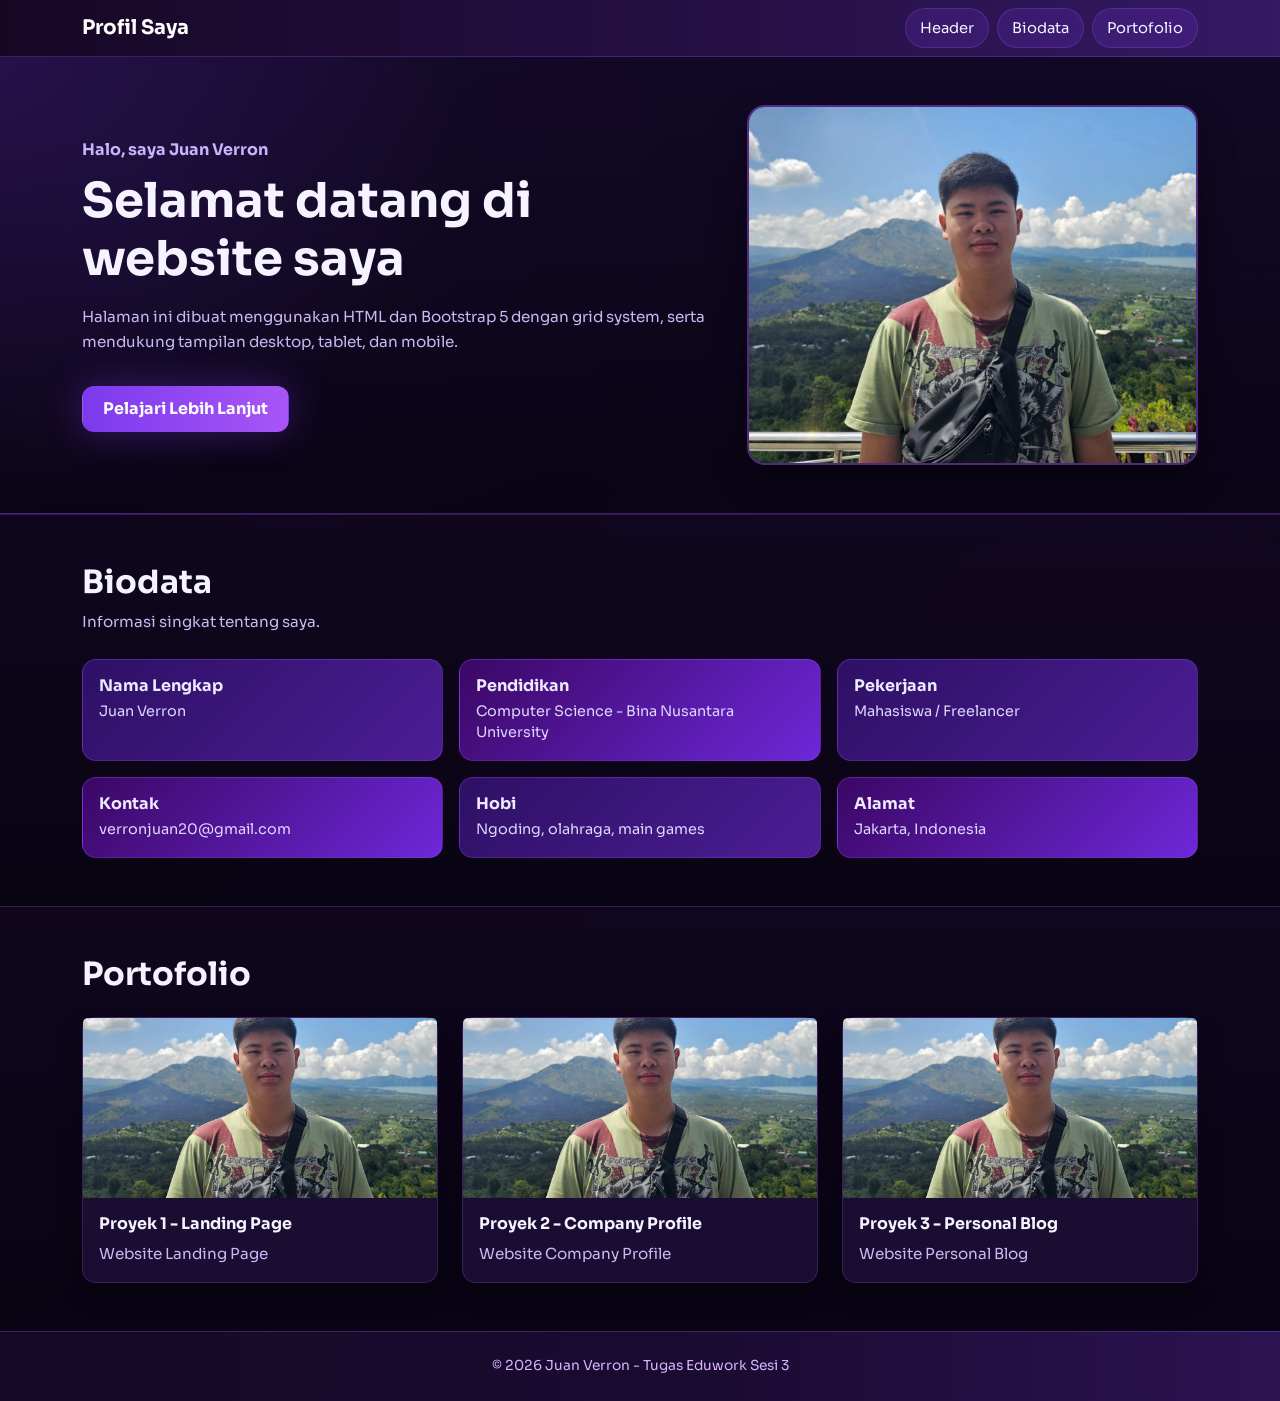
==== TUGAS_SESI3/index.html @ dfc0ce44 "Sesi 3: Migrasi layout ke Bootstrap 5" ====
<!DOCTYPE html>
<html lang="id">
<head>
    <meta charset="UTF-8">
    <meta name="viewport" content="width=device-width, initial-scale=1.0">
    <title>Profil Saya - Tugas Sesi 3</title>

    <link href="https://cdn.jsdelivr.net/npm/bootstrap@5.3.0/dist/css/bootstrap.min.css" rel="stylesheet">

    <link href="https://fonts.googleapis.com/css2?family=Sora:wght@400;600;700;800&display=swap" rel="stylesheet">

    <link rel="stylesheet" href="style.css">
</head>
<body>

    <div class="page-bg"></div>

    <nav class="navbar navbar-expand-md navbar-dark sticky-top custom-navbar">
        <div class="container">
            <a class="navbar-brand fw-bold" href="#top">Profil Saya</a>

            <button class="navbar-toggler" type="button" data-bs-toggle="collapse" data-bs-target="#navMenu">
                <span class="navbar-toggler-icon"></span>
            </button>

            <div class="collapse navbar-collapse" id="navMenu">
                <ul class="navbar-nav ms-auto gap-2">
                    <li class="nav-item">
                        <a class="nav-link custom-nav-link" href="#hero">Header</a>
                    </li>
                    <li class="nav-item">
                        <a class="nav-link custom-nav-link" href="#biodata">Biodata</a>
                    </li>
                    <li class="nav-item">
                        <a class="nav-link custom-nav-link" href="#portofolio">Portofolio</a>
                    </li>
                </ul>
            </div>
        </div>
    </nav>

    <section id="hero" class="custom-hero py-5">
        <div class="container">
            <div class="row align-items-center g-4">
                <div class="col-12 col-md-7">
                    <p class="eyebrow">Halo, saya Juan Verron</p>
                    <h2 class="display-5 fw-bold mb-3">Selamat datang di website saya</h2>
                    <p class="text-muted-custom">
                        Halaman ini dibuat menggunakan HTML dan Bootstrap 5 dengan grid system,
                        serta mendukung tampilan desktop, tablet, dan mobile.
                    </p>
                    <a class="btn custom-btn mt-3" href="#biodata">Pelajari Lebih Lanjut</a>
                </div>
                <div class="col-12 col-md-5 text-center">
                    <img src="Assets/Foto-Juan.jpeg" alt="Foto profil Juan" class="img-fluid custom-hero-img">
                </div>
            </div>
        </div>
    </section>

    <section id="biodata" class="custom-section py-5">
        <div class="container">
            <h2 class="fw-bold mb-2">Biodata</h2>
            <p class="text-muted-custom mb-4">Informasi singkat tentang saya.</p>

            <div class="row g-3">
                <div class="col-12 col-sm-6 col-lg-4">
                    <div class="about-card h-100 p-3">
                        <h3 class="about-title">Nama Lengkap</h3>
                        <p>Juan Verron</p>
                    </div>
                </div>
                <div class="col-12 col-sm-6 col-lg-4">
                    <div class="about-card about-card-alt h-100 p-3">
                        <h3 class="about-title">Pendidikan</h3>
                        <p>Computer Science - Bina Nusantara University</p>
                    </div>
                </div>
                <div class="col-12 col-sm-6 col-lg-4">
                    <div class="about-card h-100 p-3">
                        <h3 class="about-title">Pekerjaan</h3>
                        <p>Mahasiswa / Freelancer</p>
                    </div>
                </div>
                <div class="col-12 col-sm-6 col-lg-4">
                    <div class="about-card about-card-alt h-100 p-3">
                        <h3 class="about-title">Kontak</h3>
                        <p>verronjuan20@gmail.com</p>
                    </div>
                </div>
                <div class="col-12 col-sm-6 col-lg-4">
                    <div class="about-card h-100 p-3">
                        <h3 class="about-title">Hobi</h3>
                        <p>Ngoding, olahraga, main games</p>
                    </div>
                </div>
                <div class="col-12 col-sm-6 col-lg-4">
                    <div class="about-card about-card-alt h-100 p-3">
                        <h3 class="about-title">Alamat</h3>
                        <p>Jakarta, Indonesia</p>
                    </div>
                </div>
            </div>
        </div>
    </section>

    <section id="portofolio" class="custom-section py-5">
        <div class="container">
            <h2 class="fw-bold mb-4">Portofolio</h2>

            <div class="row g-4">
                <div class="col-12 col-md-4">
                    <div class="card project-card h-100">
                        <img src="Assets/Foto-Juan.jpeg" class="card-img-top project-img" alt="Preview proyek 1">
                        <div class="card-body">
                            <h5 class="card-title">Proyek 1 - Landing Page</h5>
                            <p class="card-text text-muted-custom">Website Landing Page</p>
                        </div>
                    </div>
                </div>
                <div class="col-12 col-md-4">
                    <div class="card project-card h-100">
                        <img src="Assets/Foto-Juan.jpeg" class="card-img-top project-img" alt="Preview proyek 2">
                        <div class="card-body">
                            <h5 class="card-title">Proyek 2 - Company Profile</h5>
                            <p class="card-text text-muted-custom">Website Company Profile</p>
                        </div>
                    </div>
                </div>
                <div class="col-12 col-md-4">
                    <div class="card project-card h-100">
                        <img src="Assets/Foto-Juan.jpeg" class="card-img-top project-img" alt="Preview proyek 3">
                        <div class="card-body">
                            <h5 class="card-title">Proyek 3 - Personal Blog</h5>
                            <p class="card-text text-muted-custom">Website Personal Blog</p>
                        </div>
                    </div>
                </div>
            </div>
        </div>
    </section>

    <footer class="custom-footer text-center py-4">
        <p class="mb-0">&copy; 2026 Juan Verron - Tugas Eduwork Sesi 3</p>
    </footer>

    <script src="https://cdn.jsdelivr.net/npm/bootstrap@5.3.0/dist/js/bootstrap.bundle.min.js"></script>
</body>
</html>
---- TUGAS_SESI3/style.css ----
@import url("https://fonts.googleapis.com/css2?family=Sora:wght@400;600;700;800&display=swap");

:root {
    --bg-1: #05020d;
    --bg-2: #100424;
    --bg-3: #2c0a57;
    --surface: #120722;
    --surface-2: #1a0d31;
    --text: #f5f3ff;
    --muted: #c8b9f2;
    --accent: #7c3aed;
    --accent-2: #a855f7;
    --line: rgba(168, 85, 247, 0.28);
    --glow: 0 0 38px rgba(124, 58, 237, 0.35);
}

* {
    margin: 0;
    padding: 0;
    box-sizing: border-box;
}

body {
    font-family: "Sora", "Segoe UI", Tahoma, Geneva, Verdana, sans-serif;
    color: var(--text);
    min-height: 100vh;
    background: linear-gradient(145deg, var(--bg-1), var(--bg-2) 52%, var(--bg-3));
}

.page-bg {
    position: fixed;
    inset: 0;
    z-index: -1;
    background:
        radial-gradient(circle at 20% 15%, rgba(139, 92, 246, 0.35), transparent 36%),
        radial-gradient(circle at 82% 78%, rgba(76, 29, 149, 0.48), transparent 42%),
        linear-gradient(145deg, var(--bg-1), var(--bg-2) 52%, var(--bg-3));
}

.custom-navbar {
    background: linear-gradient(90deg, #160825, #261045 58%, #341963) !important;
    border-bottom: 1px solid var(--line);
}

.custom-nav-link {
    color: var(--text) !important;
    padding: 8px 14px !important;
    border-radius: 999px;
    background: rgba(124, 58, 237, 0.18);
    border: 1px solid rgba(168, 85, 247, 0.25);
    font-size: 0.92rem;
    transition: background 0.2s ease, transform 0.2s ease;
}

.custom-nav-link:hover {
    background: rgba(124, 58, 237, 0.38) !important;
    transform: translateY(-2px);
    box-shadow: var(--glow);
}

.custom-hero {
    background:
        radial-gradient(circle at 0% 0%, rgba(124, 58, 237, 0.18), transparent 34%),
        linear-gradient(180deg, rgba(19, 9, 39, 0.95), rgba(10, 5, 20, 0.95));
    border-bottom: 1px solid var(--line);
}

.eyebrow {
    color: #c4b5fd;
    font-weight: 700;
    margin-bottom: 10px;
}

.text-muted-custom {
    color: var(--muted) !important;
    font-size: 0.95rem;
    line-height: 1.65;
}

.custom-btn {
    color: #fff;
    font-weight: 700;
    padding: 10px 20px;
    border-radius: 12px;
    background: linear-gradient(90deg, var(--accent), var(--accent-2));
    box-shadow: var(--glow);
    text-decoration: none;
    transition: opacity 0.2s ease;
}

.custom-btn:hover {
    opacity: 0.85;
    color: #fff;
}

.custom-hero-img {
    border-radius: 18px;
    border: 2px solid rgba(168, 85, 247, 0.45);
    box-shadow: 0 14px 34px rgba(0, 0, 0, 0.45);
    max-height: 360px;
    object-fit: cover;
    width: 100%;
}

.custom-section {
    background: linear-gradient(180deg, rgba(16, 7, 31, 0.98), rgba(9, 4, 18, 0.98));
    border-top: 1px solid var(--line);
}

.about-card {
    border-radius: 14px;
    color: #ede9fe;
    background: linear-gradient(135deg, #2e1065, #4c1d95);
    border: 1px solid rgba(168, 85, 247, 0.28);
}

.about-card-alt {
    background: linear-gradient(135deg, #3b0764, #6d28d9);
}

.about-title {
    font-size: 1rem;
    font-weight: 700;
    margin-bottom: 6px;
}

.about-card p {
    font-size: 0.9rem;
    color: #ddd6fe;
    margin: 0;
}

.project-card {
    border-radius: 14px;
    background: var(--surface-2);
    border: 1px solid rgba(168, 85, 247, 0.24) !important;
    box-shadow: 0 8px 25px rgba(0, 0, 0, 0.38);
    color: var(--text);
}

.project-img {
    height: 180px;
    object-fit: cover;
}

.project-card .card-title {
    color: #f5f3ff;
    font-size: 1rem;
    font-weight: 700;
}


.custom-footer {
    background: linear-gradient(90deg, #140926, #1a0b31 55%, #2c1352);
    border-top: 1px solid var(--line);
    color: #d8b4fe;
    font-size: 0.86rem;
}
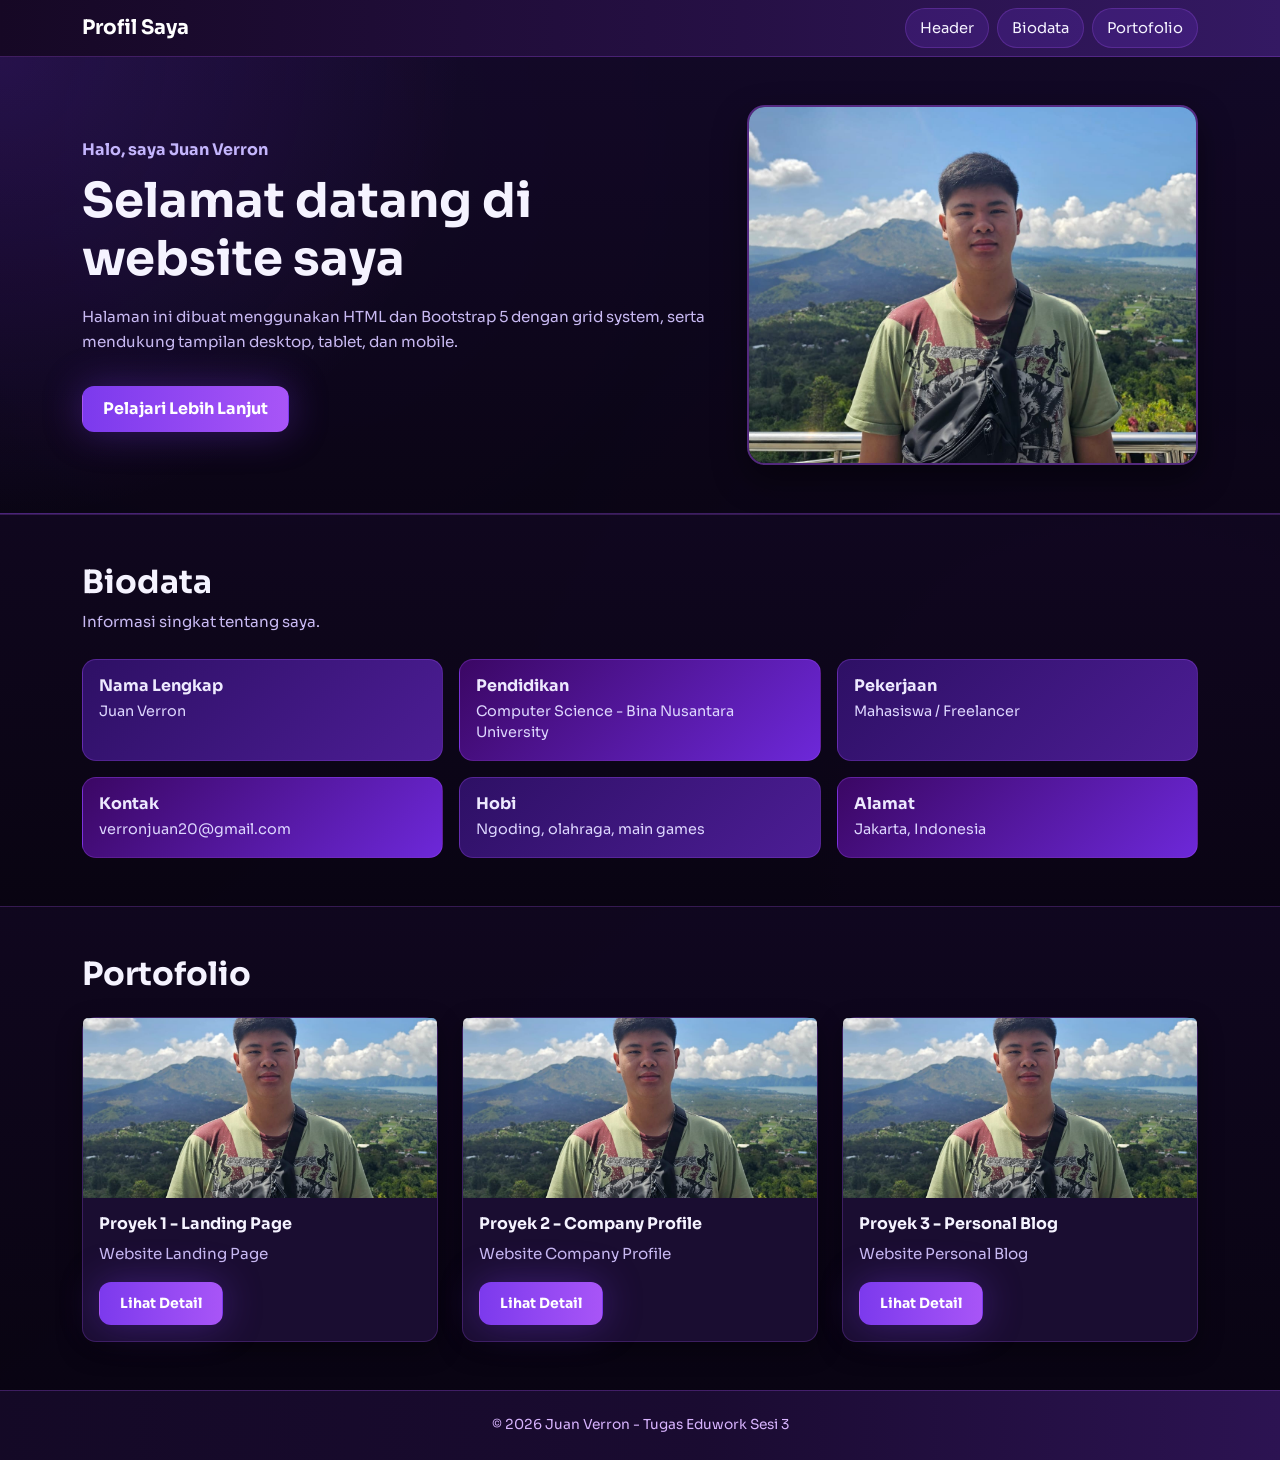
==== commit 69fcf24e: "Tambahan modal di bagian portofolio card" ====
--- a/TUGAS_SESI3/index.html
+++ b/TUGAS_SESI3/index.html
@@ -115,24 +115,35 @@
                         <div class="card-body">
                             <h5 class="card-title">Proyek 1 - Landing Page</h5>
                             <p class="card-text text-muted-custom">Website Landing Page</p>
+                            <button class="btn custom-btn btn-sm" data-bs-toggle="modal" data-bs-target="#modalProyek1">
+                                Lihat Detail
+                            </button>
                         </div>
                     </div>
                 </div>
+
                 <div class="col-12 col-md-4">
                     <div class="card project-card h-100">
                         <img src="Assets/Foto-Juan.jpeg" class="card-img-top project-img" alt="Preview proyek 2">
                         <div class="card-body">
                             <h5 class="card-title">Proyek 2 - Company Profile</h5>
                             <p class="card-text text-muted-custom">Website Company Profile</p>
+                            <button class="btn custom-btn btn-sm" data-bs-toggle="modal" data-bs-target="#modalProyek2">
+                                Lihat Detail
+                            </button>
                         </div>
                     </div>
                 </div>
+
                 <div class="col-12 col-md-4">
                     <div class="card project-card h-100">
                         <img src="Assets/Foto-Juan.jpeg" class="card-img-top project-img" alt="Preview proyek 3">
                         <div class="card-body">
                             <h5 class="card-title">Proyek 3 - Personal Blog</h5>
                             <p class="card-text text-muted-custom">Website Personal Blog</p>
+                            <button class="btn custom-btn btn-sm" data-bs-toggle="modal" data-bs-target="#modalProyek3">
+                                Lihat Detail
+                            </button>
                         </div>
                     </div>
                 </div>
@@ -144,6 +155,60 @@
         <p class="mb-0">&copy; 2026 Juan Verron - Tugas Eduwork Sesi 3</p>
     </footer>
 
+    <div class="modal fade" id="modalProyek1" tabindex="-1">
+        <div class="modal-dialog modal-dialog-centered">
+            <div class="modal-content project-modal">
+                <div class="modal-header">
+                    <h5 class="modal-title">Proyek 1 - Landing Page</h5>
+                    <button type="button" class="btn-close btn-close-white" data-bs-dismiss="modal"></button>
+                </div>
+                <div class="modal-body">
+                    <img src="Assets/Foto-Juan.jpeg" class="img-fluid rounded mb-3" alt="Proyek 1">
+                    <p>Website Landing Page yang dibangun menggunakan HTML dan CSS murni. Menampilkan produk dengan layout modern dan responsif.</p>
+                </div>
+                <div class="modal-footer">
+                    <button type="button" class="btn custom-btn" data-bs-dismiss="modal">Tutup</button>
+                </div>
+            </div>
+        </div>
+    </div>
+
+    <div class="modal fade" id="modalProyek2" tabindex="-1">
+        <div class="modal-dialog modal-dialog-centered">
+            <div class="modal-content project-modal">
+                <div class="modal-header">
+                    <h5 class="modal-title">Proyek 2 - Company Profile</h5>
+                    <button type="button" class="btn-close btn-close-white" data-bs-dismiss="modal"></button>
+                </div>
+                <div class="modal-body">
+                    <img src="Assets/Foto-Juan.jpeg" class="img-fluid rounded mb-3" alt="Proyek 2">
+                    <p>Website Company Profile untuk menampilkan informasi perusahaan secara profesional dan menarik.</p>
+                </div>
+                <div class="modal-footer">
+                    <button type="button" class="btn custom-btn" data-bs-dismiss="modal">Tutup</button>
+                </div>
+            </div>
+        </div>
+    </div>
+
+    <div class="modal fade" id="modalProyek3" tabindex="-1">
+        <div class="modal-dialog modal-dialog-centered">
+            <div class="modal-content project-modal">
+                <div class="modal-header">
+                    <h5 class="modal-title">Proyek 3 - Personal Blog</h5>
+                    <button type="button" class="btn-close btn-close-white" data-bs-dismiss="modal"></button>
+                </div>
+                <div class="modal-body">
+                    <img src="Assets/Foto-Juan.jpeg" class="img-fluid rounded mb-3" alt="Proyek 3">
+                    <p>Website Personal Blog untuk berbagi tulisan, pengalaman, dan portofolio secara online.</p>
+                </div>
+                <div class="modal-footer">
+                    <button type="button" class="btn custom-btn" data-bs-dismiss="modal">Tutup</button>
+                </div>
+            </div>
+        </div>
+    </div>
+
     <script src="https://cdn.jsdelivr.net/npm/bootstrap@5.3.0/dist/js/bootstrap.bundle.min.js"></script>
 </body>
 </html>
--- a/TUGAS_SESI3/style.css
+++ b/TUGAS_SESI3/style.css
@@ -149,10 +149,27 @@
     font-weight: 700;
 }
 
-
 .custom-footer {
     background: linear-gradient(90deg, #140926, #1a0b31 55%, #2c1352);
     border-top: 1px solid var(--line);
     color: #d8b4fe;
     font-size: 0.86rem;
+}
+
+.project-modal {
+    background: linear-gradient(135deg, #160825, #261045);
+    border: 1px solid var(--line);
+    color: var(--text);
+}
+
+.project-modal .modal-header {
+    border-bottom: 1px solid var(--line);
+}
+
+.project-modal .modal-footer {
+    border-top: 1px solid var(--line);
+}
+
+.project-modal .modal-title {
+    font-weight: 700;
 }
